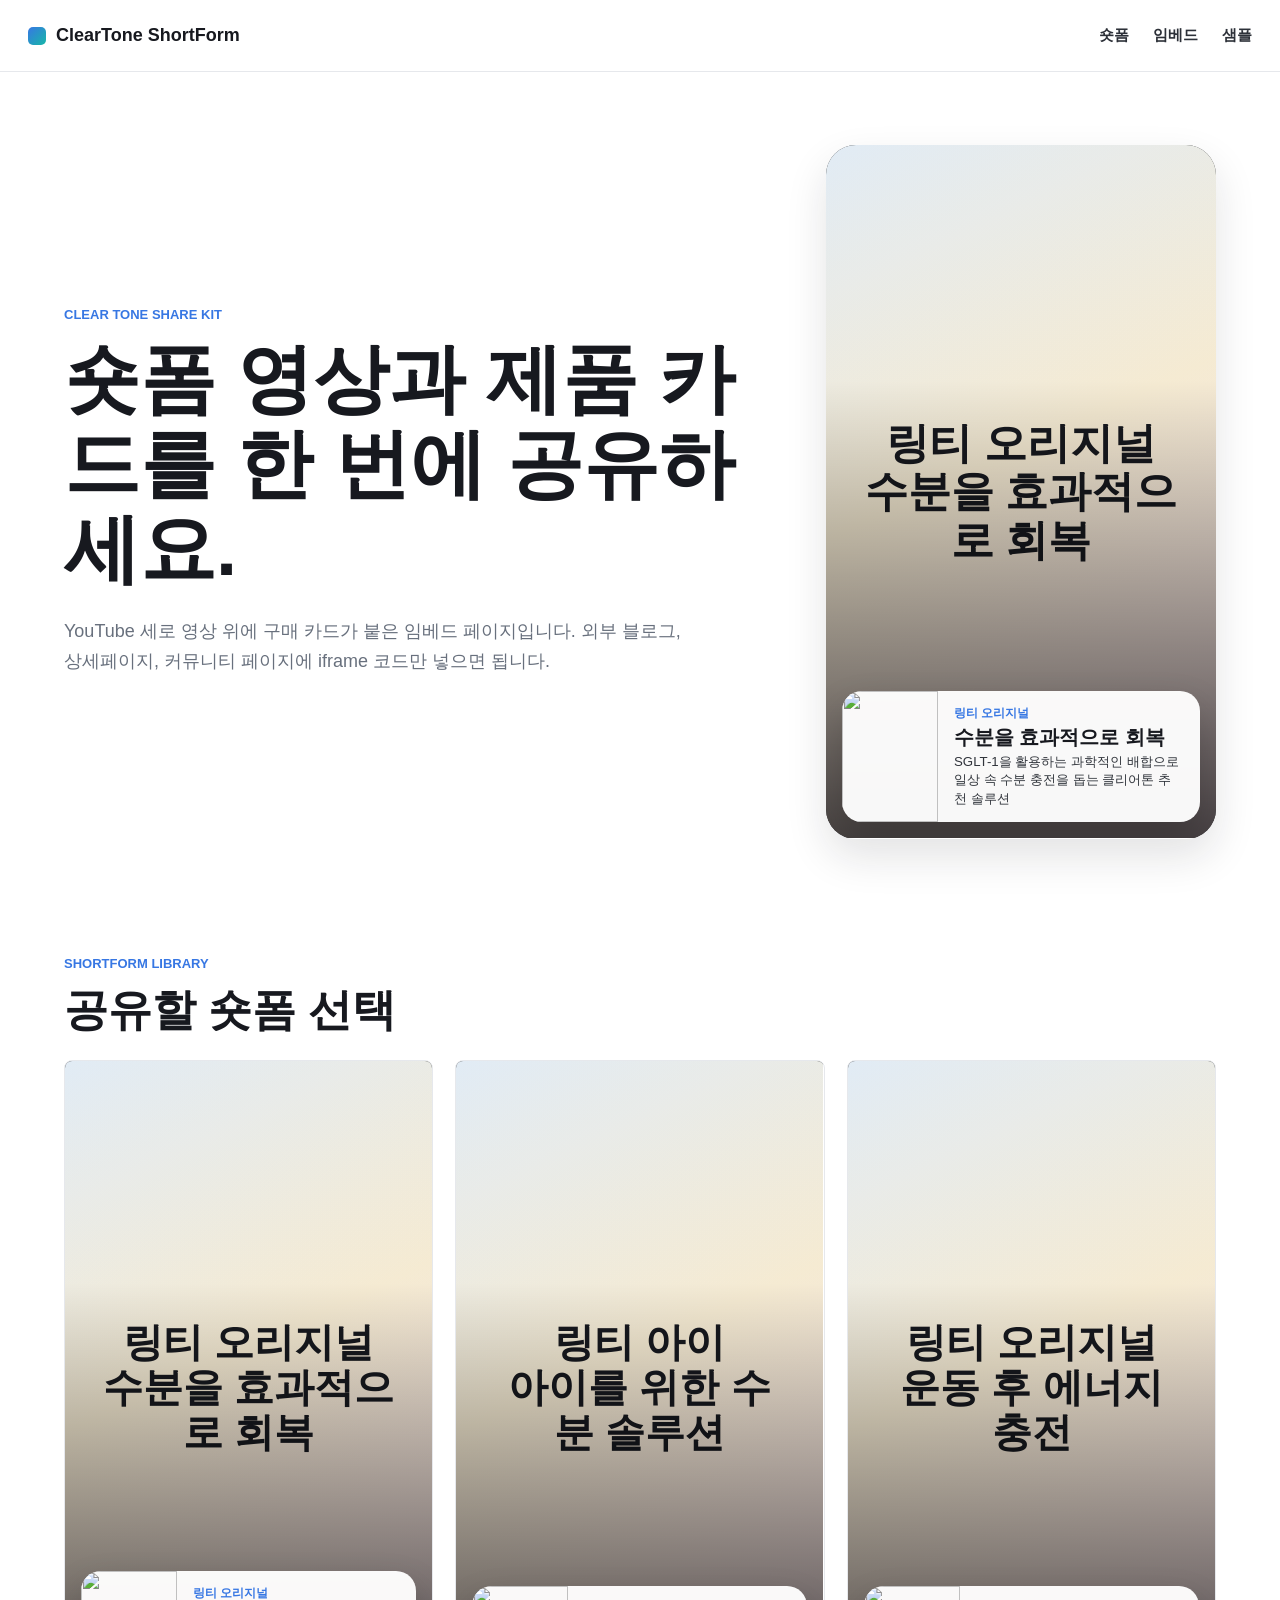
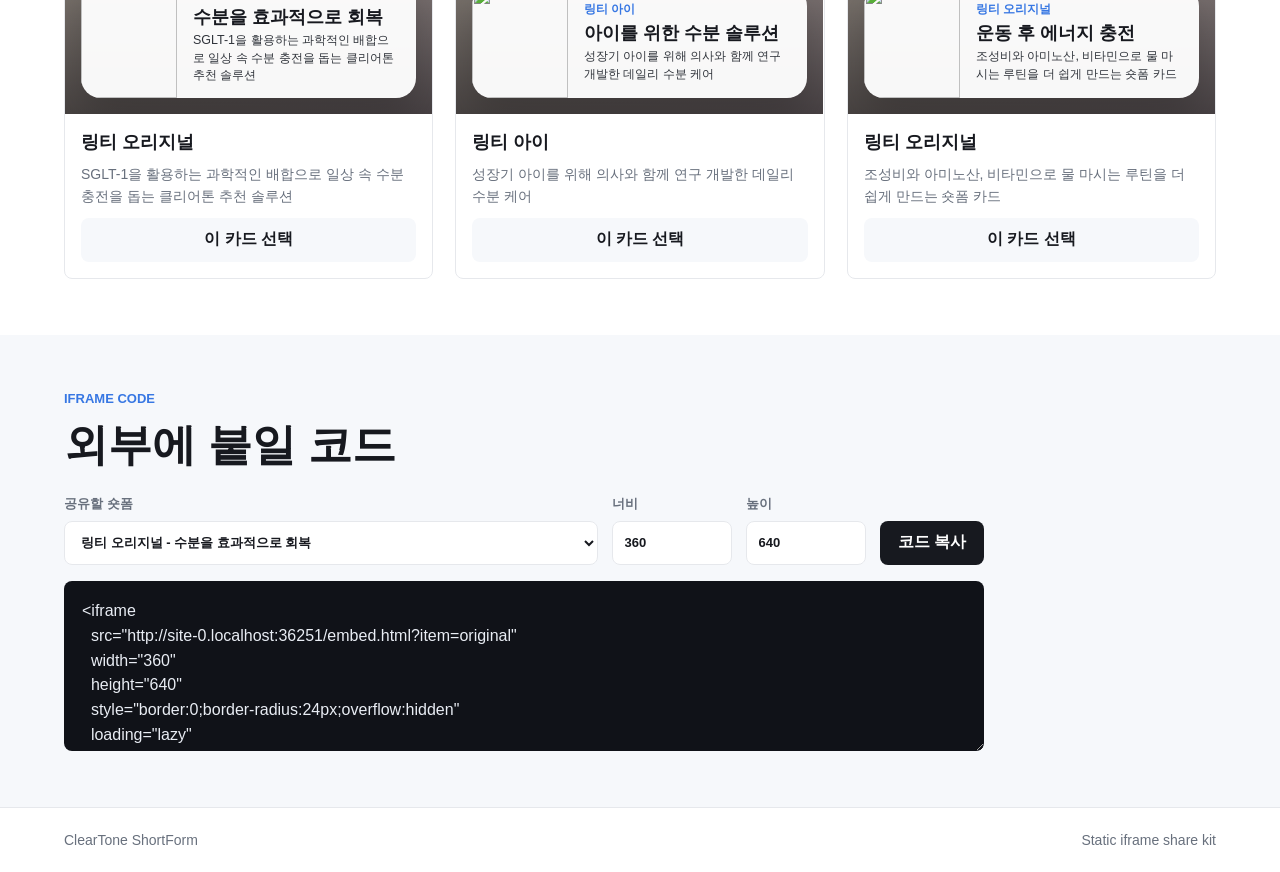
==== index.html @ 6e9f6ad2 "Create ClearTone shortform embed project" ====
<!doctype html>
<html lang="ko">
  <head>
    <meta charset="utf-8">
    <meta name="viewport" content="width=device-width, initial-scale=1">
    <title>ClearTone ShortForm</title>
    <meta name="description" content="ClearTone 숏폼 영상과 제품 카드를 iframe으로 공유하는 페이지">
    <link rel="stylesheet" href="./css/styles.css">
  </head>
  <body>
    <header class="site-header">
      <a class="brand" href="./index.html" aria-label="ClearTone ShortForm">
        <span class="brand-mark"></span>
        <span>ClearTone ShortForm</span>
      </a>
      <nav class="nav-links" aria-label="주요 링크">
        <a href="#shortforms">숏폼</a>
        <a href="#embed">임베드</a>
        <a href="./embed.html?item=original">샘플</a>
      </nav>
    </header>

    <main>
      <section class="hero">
        <div class="hero-copy">
          <p class="eyebrow">CLEAR TONE SHARE KIT</p>
          <h1>숏폼 영상과 제품 카드를 한 번에 공유하세요.</h1>
          <p>
            YouTube 세로 영상 위에 구매 카드가 붙은 임베드 페이지입니다.
            외부 블로그, 상세페이지, 커뮤니티 페이지에 iframe 코드만 넣으면 됩니다.
          </p>
        </div>
        <div class="hero-preview" aria-label="대표 임베드 미리보기">
          <iframe
            id="heroFrame"
            title="ClearTone 임베드 미리보기"
            src="./embed.html?item=original&preview=1"
            loading="lazy"
            allow="accelerometer; autoplay; clipboard-write; encrypted-media; gyroscope; picture-in-picture; web-share"
            allowfullscreen>
          </iframe>
        </div>
      </section>

      <section class="section" id="shortforms">
        <div class="section-heading">
          <p class="eyebrow">SHORTFORM LIBRARY</p>
          <h2>공유할 숏폼 선택</h2>
        </div>
        <div class="shortform-grid" id="shortformGrid"></div>
      </section>

      <section class="section embed-section" id="embed">
        <div class="section-heading">
          <p class="eyebrow">IFRAME CODE</p>
          <h2>외부에 붙일 코드</h2>
        </div>
        <div class="embed-tools">
          <label>
            공유할 숏폼
            <select id="itemSelect"></select>
          </label>
          <label>
            너비
            <input id="embedWidth" type="number" min="280" max="720" step="10" value="360">
          </label>
          <label>
            높이
            <input id="embedHeight" type="number" min="480" max="1200" step="10" value="640">
          </label>
          <button class="button" id="copyButton" type="button">코드 복사</button>
        </div>
        <textarea id="embedCode" readonly spellcheck="false" aria-label="iframe 코드"></textarea>
      </section>
    </main>

    <footer class="site-footer">
      <span>ClearTone ShortForm</span>
      <span>Static iframe share kit</span>
    </footer>

    <script src="./js/data.js"></script>
    <script src="./js/app.js"></script>
  </body>
</html>
---- css/styles.css ----
:root {
  --ink: #17191f;
  --muted: #68707d;
  --line: #e6e8ec;
  --paper: #ffffff;
  --soft: #f6f8fb;
  --blue: #3777e3;
  --mint: #17b7a8;
  --rose: #f5b5c9;
  --yellow: #f6d96f;
  --shadow: 0 18px 42px rgba(23, 25, 31, 0.12);
}

* {
  box-sizing: border-box;
}

html {
  background: var(--paper);
  color: var(--ink);
  font-family: Pretendard, Inter, -apple-system, BlinkMacSystemFont, "Segoe UI", sans-serif;
}

body {
  margin: 0;
}

a {
  color: inherit;
  text-decoration: none;
}

button,
input,
select,
textarea {
  font: inherit;
}

.site-header {
  align-items: center;
  background: rgba(255, 255, 255, 0.92);
  border-bottom: 1px solid var(--line);
  display: flex;
  gap: 28px;
  justify-content: space-between;
  min-height: 72px;
  padding: 0 28px;
  position: sticky;
  top: 0;
  z-index: 20;
}

.brand {
  align-items: center;
  display: inline-flex;
  font-size: 18px;
  font-weight: 800;
  gap: 10px;
  white-space: nowrap;
}

.brand-mark {
  background: linear-gradient(135deg, var(--blue), var(--mint));
  border-radius: 5px;
  display: inline-block;
  height: 18px;
  width: 18px;
}

.nav-links {
  align-items: center;
  display: flex;
  gap: 24px;
  color: #2c3038;
  font-size: 15px;
  font-weight: 700;
}

.hero {
  align-items: center;
  display: grid;
  gap: 44px;
  grid-template-columns: minmax(0, 1fr) minmax(280px, 390px);
  min-height: calc(100vh - 72px);
  padding: 54px clamp(20px, 5vw, 72px) 42px;
}

.hero-copy {
  max-width: 680px;
}

.eyebrow {
  color: var(--blue);
  font-size: 13px;
  font-weight: 900;
  letter-spacing: 0;
  margin: 0 0 14px;
}

h1,
h2 {
  letter-spacing: 0;
  line-height: 1.12;
  margin: 0;
}

h1 {
  font-size: clamp(40px, 6vw, 76px);
  max-width: 760px;
}

h2 {
  font-size: clamp(28px, 4vw, 44px);
}

.hero-copy p:last-child {
  color: var(--muted);
  font-size: 18px;
  line-height: 1.7;
  margin: 24px 0 0;
  max-width: 620px;
}

.hero-preview {
  aspect-ratio: 9 / 16;
  border-radius: 30px;
  box-shadow: var(--shadow);
  overflow: hidden;
  width: min(100%, 390px);
}

.hero-preview iframe {
  border: 0;
  display: block;
  height: 100%;
  width: 100%;
}

.section {
  padding: 56px clamp(20px, 5vw, 72px);
}

.section-heading {
  margin-bottom: 26px;
}

.shortform-grid {
  display: grid;
  gap: 22px;
  grid-template-columns: repeat(auto-fit, minmax(260px, 1fr));
}

.shortform-card {
  background: var(--paper);
  border: 1px solid var(--line);
  border-radius: 8px;
  overflow: hidden;
}

.shortform-card iframe {
  aspect-ratio: 9 / 16;
  border: 0;
  display: block;
  width: 100%;
}

.shortform-meta {
  display: grid;
  gap: 10px;
  padding: 16px;
}

.shortform-meta strong {
  font-size: 18px;
}

.shortform-meta span {
  color: var(--muted);
  font-size: 14px;
  line-height: 1.55;
}

.button {
  align-items: center;
  background: var(--ink);
  border: 0;
  border-radius: 8px;
  color: #fff;
  cursor: pointer;
  display: inline-flex;
  font-weight: 800;
  justify-content: center;
  min-height: 44px;
  padding: 0 18px;
}

.button.secondary {
  background: var(--soft);
  color: var(--ink);
}

.embed-section {
  background: var(--soft);
}

.embed-tools {
  align-items: end;
  display: grid;
  gap: 14px;
  grid-template-columns: minmax(220px, 1fr) 120px 120px auto;
  max-width: 920px;
}

.embed-tools label {
  color: var(--muted);
  display: grid;
  font-size: 13px;
  font-weight: 800;
  gap: 8px;
}

.embed-tools input,
.embed-tools select {
  background: #fff;
  border: 1px solid var(--line);
  border-radius: 8px;
  color: var(--ink);
  min-height: 44px;
  padding: 0 12px;
}

textarea {
  background: #101218;
  border: 0;
  border-radius: 8px;
  color: #e9edf4;
  display: block;
  line-height: 1.55;
  margin-top: 16px;
  min-height: 170px;
  padding: 18px;
  resize: vertical;
  width: min(100%, 920px);
}

.site-footer {
  align-items: center;
  border-top: 1px solid var(--line);
  color: var(--muted);
  display: flex;
  font-size: 14px;
  justify-content: space-between;
  padding: 24px clamp(20px, 5vw, 72px);
}

.embed-body {
  background: transparent;
  min-height: 100vh;
}

.embed-shell {
  background: #242628;
  color: #fff;
  height: 100vh;
  min-height: 420px;
  overflow: hidden;
  position: relative;
  width: 100vw;
}

.video-stage {
  height: 100%;
  inset: 0;
  position: absolute;
  width: 100%;
}

.video-stage iframe,
.fallback-poster {
  border: 0;
  height: 100%;
  inset: 0;
  object-fit: cover;
  position: absolute;
  width: 100%;
}

.fallback-poster {
  align-items: center;
  background: linear-gradient(155deg, #eaf5ff 0%, #fff4db 45%, #fde7ef 100%);
  color: var(--ink);
  display: flex;
  justify-content: center;
  padding: 34px;
  text-align: center;
}

.fallback-poster strong {
  font-size: clamp(28px, 11vw, 48px);
  line-height: 1.12;
}

.embed-gradient {
  background: linear-gradient(180deg, rgba(0, 0, 0, 0.04) 34%, rgba(0, 0, 0, 0.72) 100%);
  inset: 0;
  pointer-events: none;
  position: absolute;
}

.product-card {
  align-items: stretch;
  background: rgba(255, 255, 255, 0.96);
  border-radius: 20px;
  bottom: max(16px, env(safe-area-inset-bottom));
  box-shadow: 0 18px 38px rgba(0, 0, 0, 0.2);
  color: var(--ink);
  display: grid;
  grid-template-columns: 96px minmax(0, 1fr);
  left: 16px;
  min-height: 112px;
  overflow: hidden;
  position: absolute;
  right: 16px;
}

.product-card img {
  height: 100%;
  object-fit: cover;
  width: 100%;
}

.product-copy {
  align-content: center;
  display: grid;
  gap: 4px;
  min-width: 0;
  padding: 14px 16px;
}

.product-copy span {
  color: var(--blue);
  font-size: 12px;
  font-weight: 900;
}

.product-copy strong {
  font-size: clamp(17px, 5vw, 22px);
  line-height: 1.2;
}

.product-copy p {
  color: #30343b;
  font-size: clamp(12px, 3.4vw, 14px);
  line-height: 1.38;
  margin: 0;
}

.embed-error {
  align-items: center;
  display: flex;
  height: 100%;
  justify-content: center;
  padding: 24px;
  text-align: center;
}

@media (max-width: 760px) {
  .site-header {
    align-items: flex-start;
    flex-direction: column;
    gap: 14px;
    padding: 18px 20px;
    position: static;
  }

  .nav-links {
    flex-wrap: wrap;
    gap: 16px;
  }

  .hero {
    grid-template-columns: 1fr;
    min-height: 0;
    padding-top: 36px;
  }

  .hero-preview {
    justify-self: center;
    max-width: 360px;
  }

  .embed-tools {
    grid-template-columns: 1fr;
  }

  .site-footer {
    align-items: flex-start;
    flex-direction: column;
    gap: 6px;
  }
}
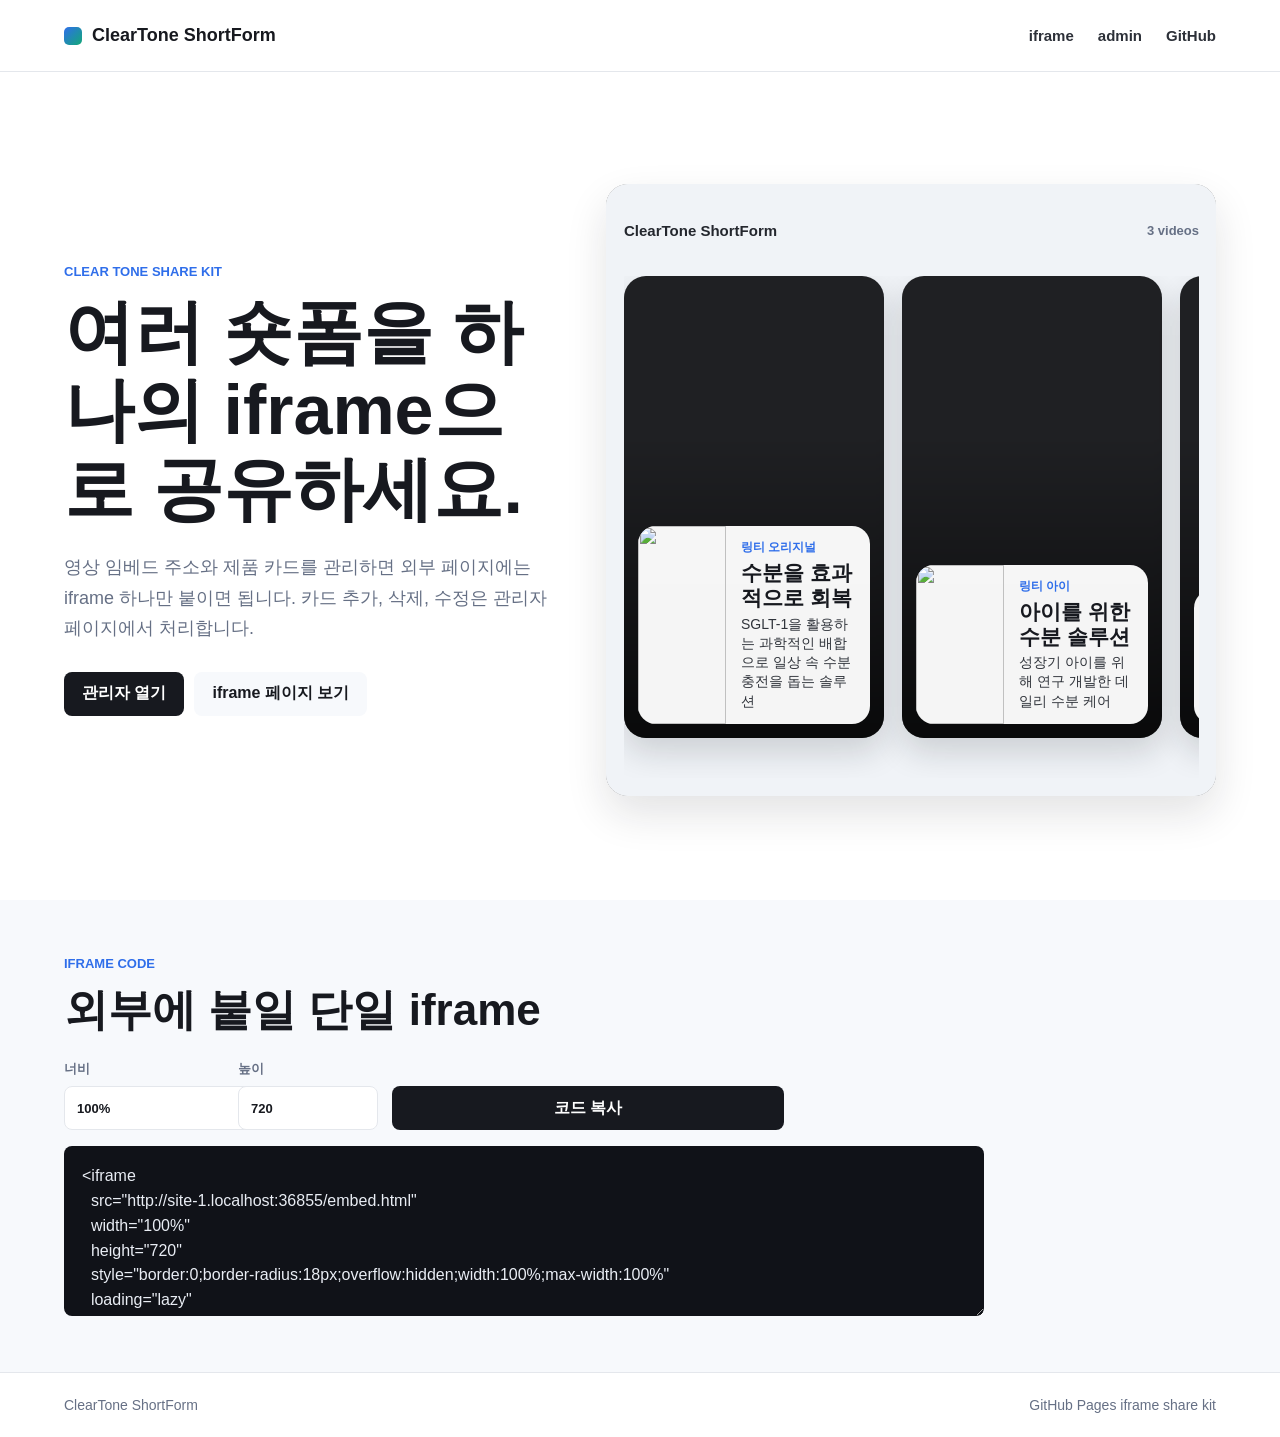
==== commit ba35e6b0: "Add multi-shortform admin and embed page" ====
--- a/index.html
+++ b/index.html
@@ -4,7 +4,7 @@
     <meta charset="utf-8">
     <meta name="viewport" content="width=device-width, initial-scale=1">
     <title>ClearTone ShortForm</title>
-    <meta name="description" content="ClearTone 숏폼 영상과 제품 카드를 iframe으로 공유하는 페이지">
+    <meta name="description" content="여러 숏폼 영상과 제품 카드를 하나의 iframe으로 공유하는 ClearTone 페이지">
     <link rel="stylesheet" href="./css/styles.css">
   </head>
   <body>
@@ -14,9 +14,9 @@
         <span>ClearTone ShortForm</span>
       </a>
       <nav class="nav-links" aria-label="주요 링크">
-        <a href="#shortforms">숏폼</a>
-        <a href="#embed">임베드</a>
-        <a href="./embed.html?item=original">샘플</a>
+        <a href="./embed.html">iframe</a>
+        <a href="./admin.html">admin</a>
+        <a href="https://github.com/kshpartner/ClearToneShortForm" target="_blank" rel="noopener">GitHub</a>
       </nav>
     </header>
 
@@ -24,17 +24,20 @@
       <section class="hero">
         <div class="hero-copy">
           <p class="eyebrow">CLEAR TONE SHARE KIT</p>
-          <h1>숏폼 영상과 제품 카드를 한 번에 공유하세요.</h1>
+          <h1>여러 숏폼을 하나의 iframe으로 공유하세요.</h1>
           <p>
-            YouTube 세로 영상 위에 구매 카드가 붙은 임베드 페이지입니다.
-            외부 블로그, 상세페이지, 커뮤니티 페이지에 iframe 코드만 넣으면 됩니다.
+            영상 임베드 주소와 제품 카드를 관리하면 외부 페이지에는 iframe 하나만 붙이면 됩니다.
+            카드 추가, 삭제, 수정은 관리자 페이지에서 처리합니다.
           </p>
+          <div class="hero-actions">
+            <a class="button" href="./admin.html">관리자 열기</a>
+            <a class="button secondary" href="./embed.html" target="_blank" rel="noopener">iframe 페이지 보기</a>
+          </div>
         </div>
-        <div class="hero-preview" aria-label="대표 임베드 미리보기">
+        <div class="hero-wide-preview" aria-label="iframe 미리보기">
           <iframe
-            id="heroFrame"
-            title="ClearTone 임베드 미리보기"
-            src="./embed.html?item=original&preview=1"
+            title="ClearTone 숏폼 iframe 미리보기"
+            src="./embed.html?preview=1"
             loading="lazy"
             allow="accelerometer; autoplay; clipboard-write; encrypted-media; gyroscope; picture-in-picture; web-share"
             allowfullscreen>
@@ -42,31 +45,19 @@
         </div>
       </section>
 
-      <section class="section" id="shortforms">
-        <div class="section-heading">
-          <p class="eyebrow">SHORTFORM LIBRARY</p>
-          <h2>공유할 숏폼 선택</h2>
-        </div>
-        <div class="shortform-grid" id="shortformGrid"></div>
-      </section>
-
       <section class="section embed-section" id="embed">
         <div class="section-heading">
           <p class="eyebrow">IFRAME CODE</p>
-          <h2>외부에 붙일 코드</h2>
+          <h2>외부에 붙일 단일 iframe</h2>
         </div>
         <div class="embed-tools">
           <label>
-            공유할 숏폼
-            <select id="itemSelect"></select>
-          </label>
-          <label>
             너비
-            <input id="embedWidth" type="number" min="280" max="720" step="10" value="360">
+            <input id="embedWidth" type="text" value="100%">
           </label>
           <label>
             높이
-            <input id="embedHeight" type="number" min="480" max="1200" step="10" value="640">
+            <input id="embedHeight" type="number" min="420" max="1400" step="10" value="720">
           </label>
           <button class="button" id="copyButton" type="button">코드 복사</button>
         </div>
@@ -76,10 +67,9 @@
 
     <footer class="site-footer">
       <span>ClearTone ShortForm</span>
-      <span>Static iframe share kit</span>
+      <span>GitHub Pages iframe share kit</span>
     </footer>
 
-    <script src="./js/data.js"></script>
     <script src="./js/app.js"></script>
   </body>
 </html>
--- a/css/styles.css
+++ b/css/styles.css
@@ -1,13 +1,13 @@
 :root {
   --ink: #17191f;
-  --muted: #68707d;
-  --line: #e6e8ec;
+  --muted: #667085;
+  --line: #e4e7ec;
   --paper: #ffffff;
-  --soft: #f6f8fb;
-  --blue: #3777e3;
-  --mint: #17b7a8;
-  --rose: #f5b5c9;
-  --yellow: #f6d96f;
+  --soft: #f7f9fc;
+  --blue: #2f6eea;
+  --green: #13a879;
+  --yellow: #f4c84f;
+  --pink: #f5b4c9;
   --shadow: 0 18px 42px rgba(23, 25, 31, 0.12);
 }
 
@@ -39,13 +39,13 @@
 
 .site-header {
   align-items: center;
-  background: rgba(255, 255, 255, 0.92);
+  background: rgba(255, 255, 255, 0.94);
   border-bottom: 1px solid var(--line);
   display: flex;
   gap: 28px;
   justify-content: space-between;
   min-height: 72px;
-  padding: 0 28px;
+  padding: 0 clamp(20px, 5vw, 72px);
   position: sticky;
   top: 0;
   z-index: 20;
@@ -55,13 +55,13 @@
   align-items: center;
   display: inline-flex;
   font-size: 18px;
-  font-weight: 800;
+  font-weight: 850;
   gap: 10px;
   white-space: nowrap;
 }
 
 .brand-mark {
-  background: linear-gradient(135deg, var(--blue), var(--mint));
+  background: linear-gradient(135deg, var(--blue), var(--green));
   border-radius: 5px;
   display: inline-block;
   height: 18px;
@@ -74,20 +74,20 @@
   gap: 24px;
   color: #2c3038;
   font-size: 15px;
-  font-weight: 700;
+  font-weight: 750;
 }
 
 .hero {
   align-items: center;
   display: grid;
-  gap: 44px;
-  grid-template-columns: minmax(0, 1fr) minmax(280px, 390px);
+  gap: 42px;
+  grid-template-columns: minmax(0, 0.9fr) minmax(420px, 1.1fr);
   min-height: calc(100vh - 72px);
-  padding: 54px clamp(20px, 5vw, 72px) 42px;
+  padding: 52px clamp(20px, 5vw, 72px) 44px;
 }
 
 .hero-copy {
-  max-width: 680px;
+  max-width: 690px;
 }
 
 .eyebrow {
@@ -106,31 +106,37 @@
 }
 
 h1 {
-  font-size: clamp(40px, 6vw, 76px);
-  max-width: 760px;
+  font-size: clamp(38px, 5.8vw, 70px);
 }
 
 h2 {
   font-size: clamp(28px, 4vw, 44px);
 }
 
-.hero-copy p:last-child {
+.hero-copy p:last-of-type {
   color: var(--muted);
   font-size: 18px;
   line-height: 1.7;
   margin: 24px 0 0;
-  max-width: 620px;
-}
-
-.hero-preview {
-  aspect-ratio: 9 / 16;
-  border-radius: 30px;
+}
+
+.hero-actions {
+  display: flex;
+  flex-wrap: wrap;
+  gap: 10px;
+  margin-top: 28px;
+}
+
+.hero-wide-preview {
+  background: #202124;
+  border-radius: 22px;
   box-shadow: var(--shadow);
+  height: min(68vh, 620px);
+  min-height: 420px;
   overflow: hidden;
-  width: min(100%, 390px);
-}
-
-.hero-preview iframe {
+}
+
+.hero-wide-preview iframe {
   border: 0;
   display: block;
   height: 100%;
@@ -143,42 +149,6 @@
 
 .section-heading {
   margin-bottom: 26px;
-}
-
-.shortform-grid {
-  display: grid;
-  gap: 22px;
-  grid-template-columns: repeat(auto-fit, minmax(260px, 1fr));
-}
-
-.shortform-card {
-  background: var(--paper);
-  border: 1px solid var(--line);
-  border-radius: 8px;
-  overflow: hidden;
-}
-
-.shortform-card iframe {
-  aspect-ratio: 9 / 16;
-  border: 0;
-  display: block;
-  width: 100%;
-}
-
-.shortform-meta {
-  display: grid;
-  gap: 10px;
-  padding: 16px;
-}
-
-.shortform-meta strong {
-  font-size: 18px;
-}
-
-.shortform-meta span {
-  color: var(--muted);
-  font-size: 14px;
-  line-height: 1.55;
 }
 
 .button {
@@ -189,7 +159,7 @@
   color: #fff;
   cursor: pointer;
   display: inline-flex;
-  font-weight: 800;
+  font-weight: 850;
   justify-content: center;
   min-height: 44px;
   padding: 0 18px;
@@ -200,6 +170,11 @@
   color: var(--ink);
 }
 
+.button.danger {
+  background: #fff1f1;
+  color: #c51f1f;
+}
+
 .embed-section {
   background: var(--soft);
 }
@@ -208,11 +183,12 @@
   align-items: end;
   display: grid;
   gap: 14px;
-  grid-template-columns: minmax(220px, 1fr) 120px 120px auto;
-  max-width: 920px;
-}
-
-.embed-tools label {
+  grid-template-columns: 160px 140px auto;
+  max-width: 720px;
+}
+
+label,
+.field {
   color: var(--muted);
   display: grid;
   font-size: 13px;
@@ -220,8 +196,8 @@
   gap: 8px;
 }
 
-.embed-tools input,
-.embed-tools select {
+input,
+textarea {
   background: #fff;
   border: 1px solid var(--line);
   border-radius: 8px;
@@ -231,16 +207,20 @@
 }
 
 textarea {
+  line-height: 1.55;
+  min-height: 120px;
+  padding: 12px;
+  resize: vertical;
+}
+
+#embedCode {
   background: #101218;
   border: 0;
-  border-radius: 8px;
   color: #e9edf4;
   display: block;
-  line-height: 1.55;
   margin-top: 16px;
   min-height: 170px;
   padding: 18px;
-  resize: vertical;
   width: min(100%, 920px);
 }
 
@@ -259,113 +239,261 @@
   min-height: 100vh;
 }
 
-.embed-shell {
-  background: #242628;
-  color: #fff;
-  height: 100vh;
-  min-height: 420px;
+.embed-page {
+  background: #f0f3f7;
+  min-height: 100vh;
+  overflow: hidden;
+  width: 100vw;
+}
+
+.embed-board {
+  display: grid;
+  gap: 16px;
+  min-height: 100vh;
+  padding: 18px;
+}
+
+.embed-board-head {
+  align-items: center;
+  color: #24272e;
+  display: flex;
+  justify-content: space-between;
+  min-height: 28px;
+}
+
+.embed-board-head p,
+.embed-board-head span {
+  margin: 0;
+}
+
+.embed-board-head p {
+  font-size: 15px;
+  font-weight: 900;
+}
+
+.embed-board-head span {
+  color: var(--muted);
+  font-size: 13px;
+  font-weight: 800;
+}
+
+.shortform-rail {
+  align-content: stretch;
+  display: grid;
+  gap: 18px;
+  grid-auto-columns: minmax(260px, 360px);
+  grid-auto-flow: column;
+  min-height: 0;
+  overflow-x: auto;
+  overscroll-behavior-x: contain;
+  padding-bottom: 10px;
+  scroll-snap-type: x mandatory;
+}
+
+.story-card {
+  aspect-ratio: 9 / 16;
+  background: #202124;
+  border-radius: 22px;
+  box-shadow: 0 14px 32px rgba(20, 24, 32, 0.16);
+  min-height: 0;
   overflow: hidden;
   position: relative;
-  width: 100vw;
-}
-
-.video-stage {
+  scroll-snap-align: start;
+}
+
+.story-media,
+.story-media iframe,
+.fallback-poster {
+  border: 0;
   height: 100%;
   inset: 0;
   position: absolute;
   width: 100%;
 }
 
-.video-stage iframe,
+.story-media iframe {
+  display: block;
+}
+
 .fallback-poster {
-  border: 0;
-  height: 100%;
-  inset: 0;
-  object-fit: cover;
-  position: absolute;
-  width: 100%;
-}
-
-.fallback-poster {
-  align-items: center;
-  background: linear-gradient(155deg, #eaf5ff 0%, #fff4db 45%, #fde7ef 100%);
+  align-items: center;
+  background: linear-gradient(155deg, #eaf5ff 0%, #fff4db 48%, #fde7ef 100%);
   color: var(--ink);
   display: flex;
   justify-content: center;
-  padding: 34px;
+  padding: 30px;
   text-align: center;
 }
 
 .fallback-poster strong {
-  font-size: clamp(28px, 11vw, 48px);
+  font-size: clamp(24px, 9vw, 42px);
   line-height: 1.12;
 }
 
-.embed-gradient {
-  background: linear-gradient(180deg, rgba(0, 0, 0, 0.04) 34%, rgba(0, 0, 0, 0.72) 100%);
+.story-shade {
+  background: linear-gradient(180deg, rgba(0, 0, 0, 0.02) 35%, rgba(0, 0, 0, 0.7) 100%);
   inset: 0;
   pointer-events: none;
   position: absolute;
 }
 
-.product-card {
+.story-product {
   align-items: stretch;
   background: rgba(255, 255, 255, 0.96);
-  border-radius: 20px;
-  bottom: max(16px, env(safe-area-inset-bottom));
-  box-shadow: 0 18px 38px rgba(0, 0, 0, 0.2);
+  border-radius: 18px;
+  bottom: 14px;
   color: var(--ink);
   display: grid;
-  grid-template-columns: 96px minmax(0, 1fr);
-  left: 16px;
-  min-height: 112px;
+  grid-template-columns: 88px minmax(0, 1fr);
+  left: 14px;
+  min-height: 106px;
   overflow: hidden;
   position: absolute;
-  right: 16px;
-}
-
-.product-card img {
+  right: 14px;
+}
+
+.story-product.no-image {
+  grid-template-columns: 1fr;
+}
+
+.story-product img {
   height: 100%;
   object-fit: cover;
   width: 100%;
 }
 
-.product-copy {
+.story-copy {
   align-content: center;
   display: grid;
   gap: 4px;
   min-width: 0;
-  padding: 14px 16px;
-}
-
-.product-copy span {
+  padding: 13px 15px;
+}
+
+.story-copy span {
   color: var(--blue);
   font-size: 12px;
   font-weight: 900;
 }
 
-.product-copy strong {
-  font-size: clamp(17px, 5vw, 22px);
+.story-copy strong {
+  font-size: clamp(16px, 4vw, 21px);
   line-height: 1.2;
 }
 
-.product-copy p {
+.story-copy p {
   color: #30343b;
-  font-size: clamp(12px, 3.4vw, 14px);
+  font-size: clamp(12px, 3vw, 14px);
   line-height: 1.38;
   margin: 0;
 }
 
-.embed-error {
-  align-items: center;
-  display: flex;
-  height: 100%;
+.embed-empty {
+  align-items: center;
+  color: var(--muted);
+  display: flex;
+  min-height: 100vh;
   justify-content: center;
   padding: 24px;
   text-align: center;
 }
 
-@media (max-width: 760px) {
+.admin-main {
+  background: var(--soft);
+  min-height: calc(100vh - 72px);
+  padding: 32px clamp(18px, 4vw, 48px);
+}
+
+.admin-layout {
+  display: grid;
+  gap: 22px;
+  grid-template-columns: minmax(320px, 460px) minmax(0, 1fr);
+}
+
+.admin-panel {
+  background: #fff;
+  border: 1px solid var(--line);
+  border-radius: 8px;
+  padding: 18px;
+}
+
+.admin-panel h1,
+.admin-panel h2 {
+  font-size: 24px;
+  line-height: 1.2;
+  margin-bottom: 16px;
+}
+
+.settings-grid,
+.item-form {
+  display: grid;
+  gap: 12px;
+}
+
+.admin-actions,
+.item-actions {
+  display: flex;
+  flex-wrap: wrap;
+  gap: 10px;
+  margin-top: 14px;
+}
+
+.item-list {
+  display: grid;
+  gap: 10px;
+  margin-top: 16px;
+}
+
+.item-row {
+  align-items: center;
+  background: #fff;
+  border: 1px solid var(--line);
+  border-radius: 8px;
+  cursor: pointer;
+  display: grid;
+  gap: 4px;
+  padding: 12px;
+}
+
+.item-row.is-active {
+  border-color: var(--blue);
+  box-shadow: 0 0 0 3px rgba(47, 110, 234, 0.12);
+}
+
+.item-row strong {
+  font-size: 15px;
+}
+
+.item-row span {
+  color: var(--muted);
+  font-size: 13px;
+  overflow: hidden;
+  text-overflow: ellipsis;
+  white-space: nowrap;
+}
+
+.admin-status {
+  color: var(--muted);
+  font-size: 13px;
+  font-weight: 800;
+  margin-top: 12px;
+  min-height: 20px;
+}
+
+.admin-preview {
+  height: 520px;
+  overflow: hidden;
+  padding: 0;
+}
+
+.admin-preview iframe {
+  border: 0;
+  display: block;
+  height: 100%;
+  width: 100%;
+}
+
+@media (max-width: 920px) {
   .site-header {
     align-items: flex-start;
     flex-direction: column;
@@ -385,19 +513,27 @@
     padding-top: 36px;
   }
 
-  .hero-preview {
-    justify-self: center;
-    max-width: 360px;
-  }
-
-  .embed-tools {
+  .hero-wide-preview {
+    height: 560px;
+    min-height: 420px;
+  }
+
+  .embed-tools,
+  .admin-layout {
     grid-template-columns: 1fr;
   }
-
-  .site-footer {
-    align-items: flex-start;
-    flex-direction: column;
-    gap: 6px;
-  }
-}
-
+}
+
+@media (max-width: 560px) {
+  .embed-board {
+    padding: 12px;
+  }
+
+  .shortform-rail {
+    grid-auto-columns: minmax(240px, 82vw);
+  }
+
+  .story-product {
+    grid-template-columns: 76px minmax(0, 1fr);
+  }
+}
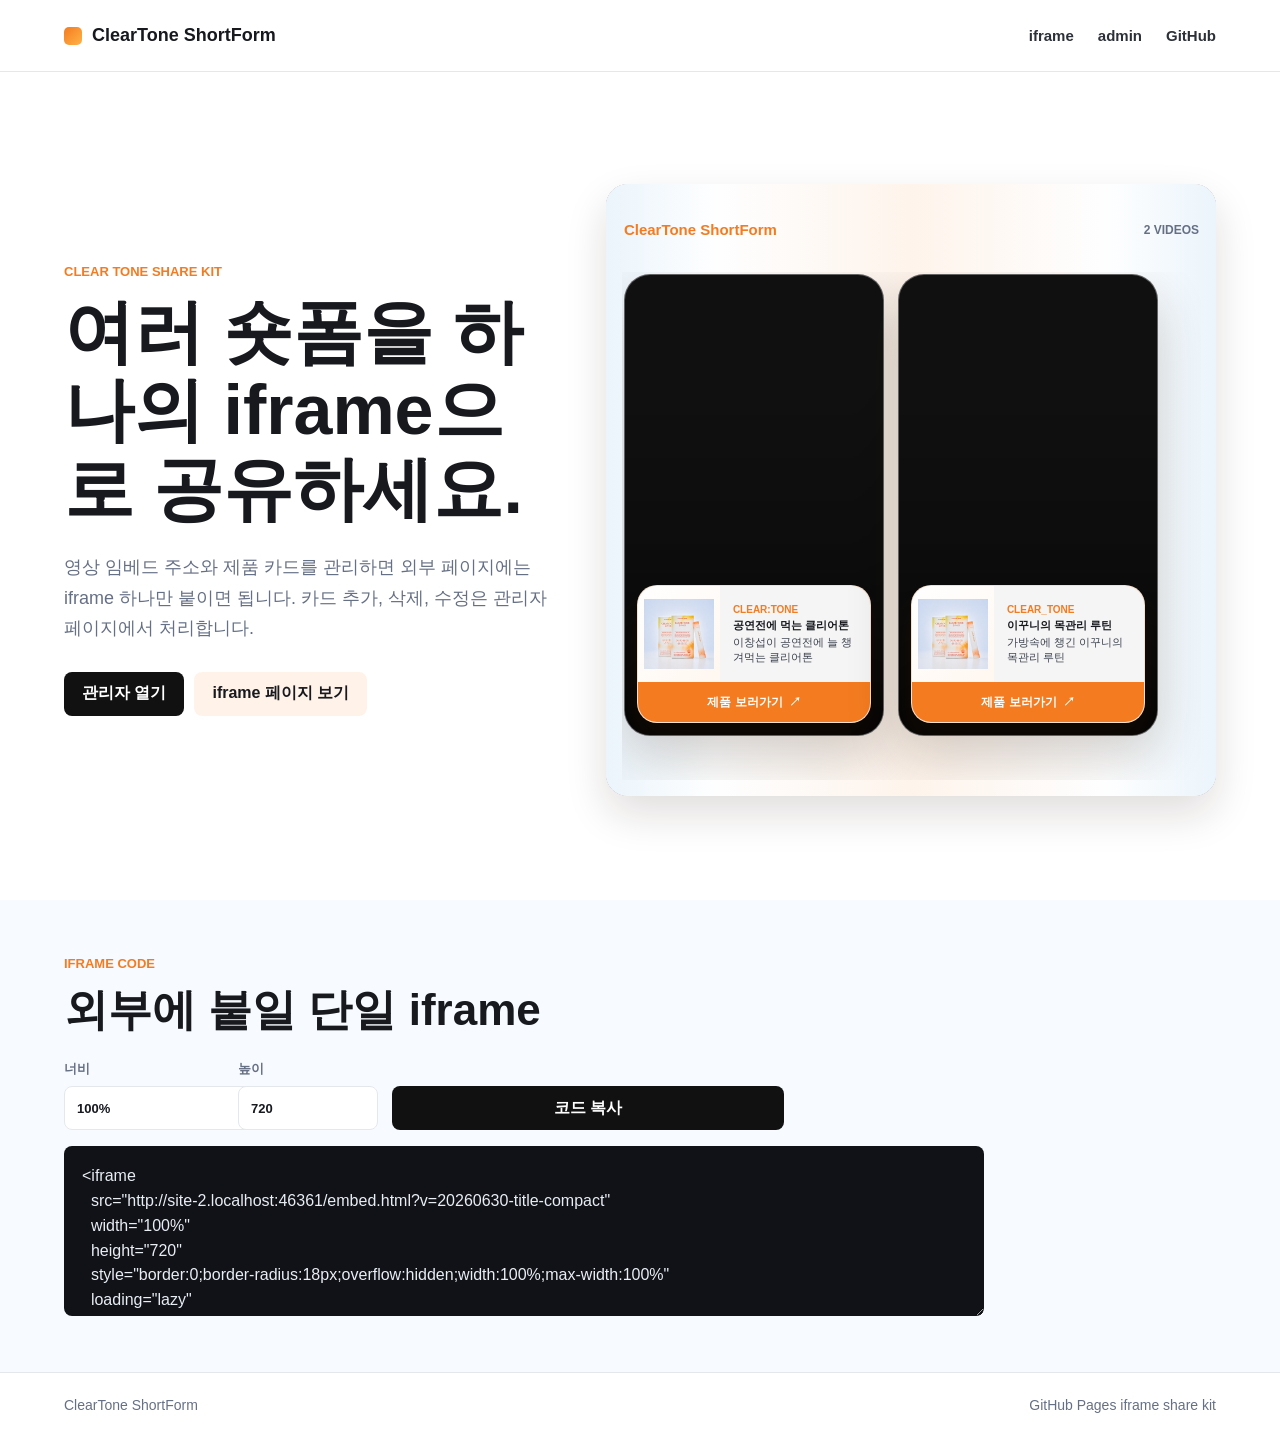
==== commit fc71146d: "Compact card title and refresh cache" ====
--- a/index.html
+++ b/index.html
@@ -5,7 +5,7 @@
     <meta name="viewport" content="width=device-width, initial-scale=1">
     <title>ClearTone ShortForm</title>
     <meta name="description" content="여러 숏폼 영상과 제품 카드를 하나의 iframe으로 공유하는 ClearTone 페이지">
-    <link rel="stylesheet" href="./css/styles.css">
+    <link rel="stylesheet" href="./css/styles.css?v=20260630-title-compact">
   </head>
   <body>
     <header class="site-header">
@@ -37,7 +37,7 @@
         <div class="hero-wide-preview" aria-label="iframe 미리보기">
           <iframe
             title="ClearTone 숏폼 iframe 미리보기"
-            src="./embed.html?preview=1"
+            src="./embed.html?preview=1&v=20260630-title-compact"
             loading="lazy"
             allow="accelerometer; autoplay; clipboard-write; encrypted-media; gyroscope; picture-in-picture; web-share"
             allowfullscreen>
--- a/css/styles.css
+++ b/css/styles.css
@@ -3,12 +3,16 @@
   --muted: #667085;
   --line: #e4e7ec;
   --paper: #ffffff;
-  --soft: #f7f9fc;
-  --blue: #2f6eea;
-  --green: #13a879;
-  --yellow: #f4c84f;
-  --pink: #f5b4c9;
-  --shadow: 0 18px 42px rgba(23, 25, 31, 0.12);
+  --soft: #f7fbff;
+  --blue: #f47b20;
+  --green: #ffb347;
+  --yellow: #ffd35a;
+  --pink: #fff1e6;
+  --orange: #f47b20;
+  --orange-dark: #d95f00;
+  --sky: #eaf4fb;
+  --shadow: 0 18px 42px rgba(40, 24, 12, 0.14);
+  --deep: #111111;
 }
 
 * {
@@ -61,7 +65,7 @@
 }
 
 .brand-mark {
-  background: linear-gradient(135deg, var(--blue), var(--green));
+  background: linear-gradient(135deg, var(--orange), var(--green));
   border-radius: 5px;
   display: inline-block;
   height: 18px;
@@ -153,7 +157,7 @@
 
 .button {
   align-items: center;
-  background: var(--ink);
+  background: var(--deep);
   border: 0;
   border-radius: 8px;
   color: #fff;
@@ -166,7 +170,7 @@
 }
 
 .button.secondary {
-  background: var(--soft);
+  background: #fff3e9;
   color: var(--ink);
 }
 
@@ -197,6 +201,7 @@
 }
 
 input,
+select,
 textarea {
   background: #fff;
   border: 1px solid var(--line);
@@ -240,7 +245,9 @@
 }
 
 .embed-page {
-  background: #f0f3f7;
+  background:
+    linear-gradient(90deg, rgba(234, 244, 251, 0.92) 0%, rgba(255, 255, 255, 0.84) 18%, rgba(255, 243, 233, 0.9) 50%, rgba(255, 255, 255, 0.84) 82%, rgba(234, 244, 251, 0.92) 100%),
+    #f7fbff;
   min-height: 100vh;
   overflow: hidden;
   width: 100vw;
@@ -248,17 +255,18 @@
 
 .embed-board {
   display: grid;
-  gap: 16px;
+  gap: clamp(12px, 2vw, 18px);
   min-height: 100vh;
-  padding: 18px;
+  padding: clamp(12px, 2.6vw, 24px);
 }
 
 .embed-board-head {
   align-items: center;
-  color: #24272e;
+  color: #151515;
   display: flex;
   justify-content: space-between;
   min-height: 28px;
+  padding-inline: 2px;
 }
 
 .embed-board-head p,
@@ -267,34 +275,48 @@
 }
 
 .embed-board-head p {
-  font-size: 15px;
+  color: var(--orange);
+  font-size: clamp(15px, 2vw, 18px);
   font-weight: 900;
 }
 
 .embed-board-head span {
   color: var(--muted);
-  font-size: 13px;
+  font-size: 12px;
   font-weight: 800;
+  text-transform: uppercase;
 }
 
 .shortform-rail {
   align-content: stretch;
   display: grid;
-  gap: 18px;
-  grid-auto-columns: minmax(260px, 360px);
+  gap: clamp(14px, 2vw, 22px);
+  grid-auto-columns: clamp(260px, 30vw, 372px);
   grid-auto-flow: column;
+  min-width: 0;
   min-height: 0;
   overflow-x: auto;
   overscroll-behavior-x: contain;
-  padding-bottom: 10px;
+  padding: 2px 2px 12px;
   scroll-snap-type: x mandatory;
+  scrollbar-width: thin;
+}
+
+.shortform-rail::-webkit-scrollbar {
+  height: 8px;
+}
+
+.shortform-rail::-webkit-scrollbar-thumb {
+  background: rgba(29, 36, 48, 0.22);
+  border-radius: 999px;
 }
 
 .story-card {
   aspect-ratio: 9 / 16;
-  background: #202124;
-  border-radius: 22px;
-  box-shadow: 0 14px 32px rgba(20, 24, 32, 0.16);
+  background: var(--deep);
+  border: 1px solid rgba(255, 255, 255, 0.34);
+  border-radius: 26px;
+  box-shadow: 0 22px 52px rgba(42, 25, 8, 0.2);
   min-height: 0;
   overflow: hidden;
   position: relative;
@@ -317,7 +339,7 @@
 
 .fallback-poster {
   align-items: center;
-  background: linear-gradient(155deg, #eaf5ff 0%, #fff4db 48%, #fde7ef 100%);
+  background: linear-gradient(155deg, #eaf4fb 0%, #fff7ee 48%, #ffe2c9 100%);
   color: var(--ink);
   display: flex;
   justify-content: center;
@@ -331,34 +353,54 @@
 }
 
 .story-shade {
-  background: linear-gradient(180deg, rgba(0, 0, 0, 0.02) 35%, rgba(0, 0, 0, 0.7) 100%);
+  background:
+    linear-gradient(180deg, rgba(0, 0, 0, 0.02) 24%, rgba(0, 0, 0, 0.26) 62%, rgba(0, 0, 0, 0.76) 100%);
   inset: 0;
   pointer-events: none;
   position: absolute;
 }
 
 .story-product {
-  align-items: stretch;
   background: rgba(255, 255, 255, 0.96);
-  border-radius: 18px;
-  bottom: 14px;
+  border: 1px solid rgba(244, 123, 32, 0.18);
+  border-radius: 20px;
+  bottom: 12px;
+  box-shadow: 0 18px 34px rgba(72, 34, 4, 0.2);
   color: var(--ink);
   display: grid;
-  grid-template-columns: 88px minmax(0, 1fr);
-  left: 14px;
-  min-height: 106px;
+  gap: 0;
+  left: 12px;
   overflow: hidden;
   position: absolute;
-  right: 14px;
-}
-
-.story-product.no-image {
+  right: 12px;
+}
+
+.story-product-main {
+  align-items: center;
+  display: grid;
+  grid-template-columns: 82px minmax(0, 1fr);
+  min-height: 96px;
+}
+
+.story-product-main.no-image {
   grid-template-columns: 1fr;
 }
 
-.story-product img {
+.story-thumb {
+  align-items: center;
+  aspect-ratio: 1 / 1;
+  background: linear-gradient(135deg, #ffffff 0%, #fff7f0 100%);
+  display: flex;
   height: 100%;
-  object-fit: cover;
+  justify-content: center;
+  overflow: hidden;
+  width: 100%;
+}
+
+.story-thumb img {
+  height: 100%;
+  object-fit: contain;
+  padding: 6px;
   width: 100%;
 }
 
@@ -367,25 +409,54 @@
   display: grid;
   gap: 4px;
   min-width: 0;
-  padding: 13px 15px;
+  padding: 12px 13px 11px;
 }
 
 .story-copy span {
-  color: var(--blue);
+  color: var(--orange);
+  font-size: 10px;
+  font-weight: 900;
+  overflow: hidden;
+  text-overflow: ellipsis;
+  text-transform: uppercase;
+  white-space: nowrap;
+}
+
+.story-copy strong {
+  display: block;
+  font-size: clamp(10.8px, 1.65vw, 13px);
+  font-weight: 800;
+  line-height: 1.14;
+  overflow-wrap: anywhere;
+}
+
+.story-copy p {
+  color: #3b414d;
+  display: -webkit-box;
+  font-size: clamp(10.5px, 1.8vw, 12.5px);
+  line-height: 1.36;
+  margin: 0;
+  overflow: hidden;
+  -webkit-box-orient: vertical;
+  -webkit-line-clamp: 2;
+}
+
+.story-cta {
+  align-items: center;
+  background: var(--orange);
+  color: #fff;
+  display: flex;
   font-size: 12px;
   font-weight: 900;
-}
-
-.story-copy strong {
-  font-size: clamp(16px, 4vw, 21px);
-  line-height: 1.2;
-}
-
-.story-copy p {
-  color: #30343b;
-  font-size: clamp(12px, 3vw, 14px);
-  line-height: 1.38;
-  margin: 0;
+  gap: 6px;
+  justify-content: center;
+  min-height: 40px;
+  padding: 0 14px;
+}
+
+.story-cta span {
+  font-size: 12px;
+  line-height: 1;
 }
 
 .embed-empty {
@@ -399,21 +470,35 @@
 }
 
 .admin-main {
-  background: var(--soft);
+  background: linear-gradient(180deg, #ffffff 0%, #f7fbff 100%);
   min-height: calc(100vh - 72px);
-  padding: 32px clamp(18px, 4vw, 48px);
+  padding: 18px;
 }
 
 .admin-layout {
   display: grid;
   gap: 22px;
   grid-template-columns: minmax(320px, 460px) minmax(0, 1fr);
+}
+
+.admin-workspace {
+  display: grid;
+  gap: 16px;
+  grid-template-columns: 360px 420px minmax(0, 1fr);
+  min-height: calc(100vh - 108px);
+}
+
+.admin-sidebar {
+  display: grid;
+  gap: 16px;
+  min-height: 0;
 }
 
 .admin-panel {
   background: #fff;
   border: 1px solid var(--line);
   border-radius: 8px;
+  box-shadow: 0 12px 28px rgba(23, 25, 31, 0.05);
   padding: 18px;
 }
 
@@ -430,6 +515,17 @@
   gap: 12px;
 }
 
+.editor-panel {
+  align-self: start;
+}
+
+.upload-row {
+  align-items: end;
+  display: grid;
+  gap: 10px;
+  grid-template-columns: minmax(0, 1fr) minmax(0, 1fr) auto;
+}
+
 .admin-actions,
 .item-actions {
   display: flex;
@@ -456,8 +552,8 @@
 }
 
 .item-row.is-active {
-  border-color: var(--blue);
-  box-shadow: 0 0 0 3px rgba(47, 110, 234, 0.12);
+  border-color: var(--orange);
+  box-shadow: 0 0 0 3px rgba(244, 123, 32, 0.14);
 }
 
 .item-row strong {
@@ -491,6 +587,89 @@
   display: block;
   height: 100%;
   width: 100%;
+}
+
+.admin-preview-panel {
+  background: linear-gradient(135deg, #eaf4fb 0%, #fff7ef 100%);
+  border: 1px solid var(--line);
+  border-radius: 8px;
+  display: grid;
+  grid-template-rows: auto minmax(0, 1fr);
+  min-height: 0;
+  overflow: hidden;
+}
+
+.preview-toolbar {
+  align-items: center;
+  background: rgba(255, 255, 255, 0.92);
+  border-bottom: 1px solid var(--line);
+  display: flex;
+  justify-content: space-between;
+  min-height: 54px;
+  padding: 0 14px;
+}
+
+.preview-toolbar strong {
+  font-size: 14px;
+}
+
+.preview-switch {
+  display: inline-flex;
+  gap: 6px;
+}
+
+.icon-button {
+  align-items: center;
+  background: #fff;
+  border: 1px solid var(--line);
+  border-radius: 8px;
+  color: var(--muted);
+  cursor: pointer;
+  display: inline-flex;
+  height: 38px;
+  justify-content: center;
+  width: 42px;
+}
+
+.icon-button.is-active {
+  background: var(--orange);
+  border-color: var(--orange);
+  color: #fff;
+}
+
+.icon-button svg {
+  fill: none;
+  height: 20px;
+  stroke: currentColor;
+  stroke-linecap: round;
+  stroke-linejoin: round;
+  stroke-width: 1.8;
+  width: 20px;
+}
+
+.preview-stage {
+  align-items: stretch;
+  display: flex;
+  justify-content: center;
+  min-height: 0;
+  overflow: auto;
+  padding: 16px;
+}
+
+.preview-stage iframe {
+  background: #fff;
+  border: 0;
+  border-radius: 14px;
+  box-shadow: 0 18px 40px rgba(23, 25, 31, 0.18);
+  height: 100%;
+  min-height: 620px;
+  width: 100%;
+}
+
+.preview-stage.is-mobile iframe {
+  max-width: 430px;
+  min-height: 760px;
+  width: min(100%, 430px);
 }
 
 @media (max-width: 920px) {
@@ -519,21 +698,99 @@
   }
 
   .embed-tools,
-  .admin-layout {
+  .admin-layout,
+  .admin-workspace {
     grid-template-columns: 1fr;
+  }
+
+  .admin-main {
+    padding: 14px;
+  }
+
+  .admin-workspace {
+    min-height: 0;
+  }
+
+  .upload-row {
+    grid-template-columns: 1fr;
+  }
+
+  .preview-stage {
+    min-height: 640px;
   }
 }
 
 @media (max-width: 560px) {
   .embed-board {
+    gap: 10px;
+    padding: 10px;
+  }
+
+  .embed-board-head {
+    min-height: 24px;
+  }
+
+  .shortform-rail {
+    align-content: start;
+    display: flex;
+    flex-wrap: wrap;
+    gap: 12px;
+    overflow-x: hidden;
+    overflow-y: auto;
+    padding-bottom: 8px;
+    scroll-snap-type: none;
+    width: 100%;
+  }
+
+  .story-card {
+    border-radius: 18px;
+    flex: 0 0 calc((100% - 12px) / 2);
+    min-width: 0;
+    scroll-snap-align: none;
+    width: calc((100% - 12px) / 2);
+  }
+
+  .story-product {
+    border-radius: 14px;
+    bottom: 8px;
+    left: 8px;
+    right: 8px;
+  }
+
+  .story-product-main {
+    grid-template-columns: 58px minmax(0, 1fr);
+    min-height: 76px;
+  }
+
+  .story-copy {
+    gap: 2px;
+    padding: 8px 8px 7px;
+  }
+
+  .story-copy span {
+    font-size: 8.5px;
+  }
+
+  .story-copy strong {
+    font-size: 9.8px;
+    line-height: 1.12;
+  }
+
+  .story-copy p {
+    font-size: 9.5px;
+    line-height: 1.28;
+  }
+
+  .story-cta {
+    font-size: 10.5px;
+    min-height: 31px;
+  }
+
+  .admin-main {
     padding: 12px;
   }
 
-  .shortform-rail {
-    grid-auto-columns: minmax(240px, 82vw);
-  }
-
-  .story-product {
-    grid-template-columns: 76px minmax(0, 1fr);
-  }
-}
+  .admin-panel {
+    padding: 14px;
+  }
+}
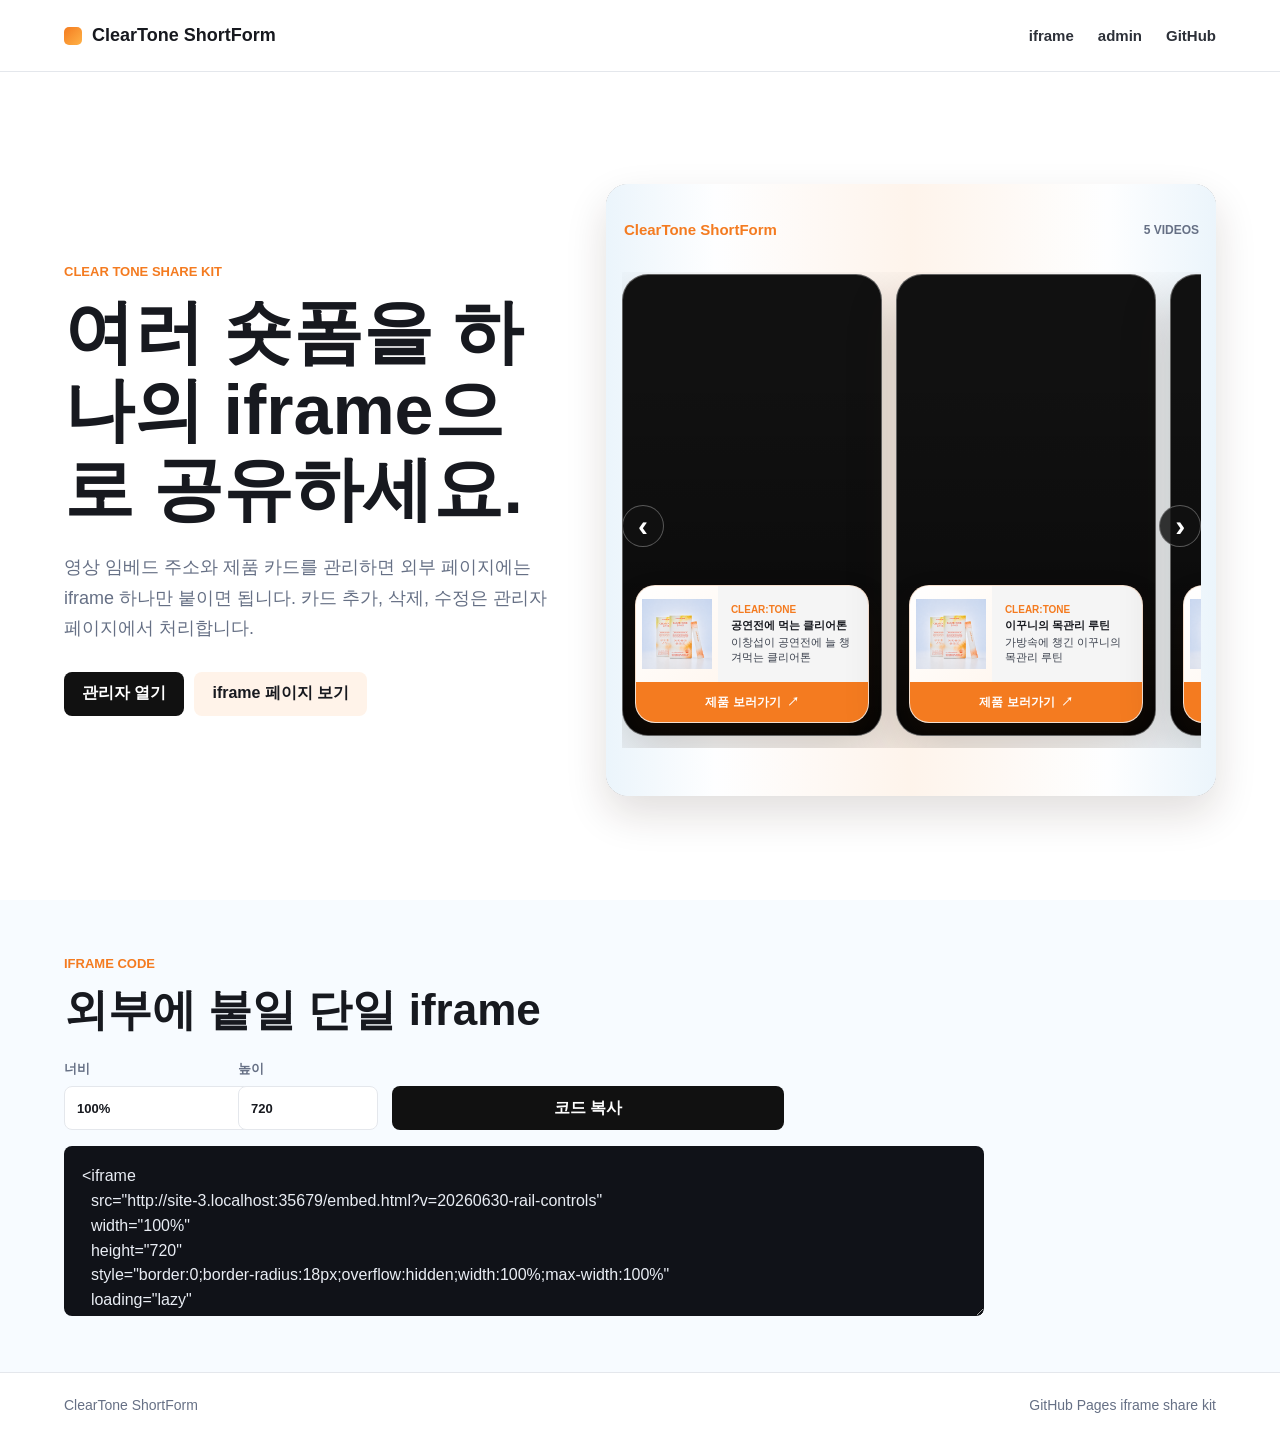
==== commit 971b497c: "Add rail navigation controls" ====
--- a/index.html
+++ b/index.html
@@ -5,7 +5,7 @@
     <meta name="viewport" content="width=device-width, initial-scale=1">
     <title>ClearTone ShortForm</title>
     <meta name="description" content="여러 숏폼 영상과 제품 카드를 하나의 iframe으로 공유하는 ClearTone 페이지">
-    <link rel="stylesheet" href="./css/styles.css?v=20260630-title-compact">
+    <link rel="stylesheet" href="./css/styles.css?v=20260630-rail-controls">
   </head>
   <body>
     <header class="site-header">
@@ -37,7 +37,7 @@
         <div class="hero-wide-preview" aria-label="iframe 미리보기">
           <iframe
             title="ClearTone 숏폼 iframe 미리보기"
-            src="./embed.html?preview=1&v=20260630-title-compact"
+            src="./embed.html?preview=1&v=20260630-rail-controls"
             loading="lazy"
             allow="accelerometer; autoplay; clipboard-write; encrypted-media; gyroscope; picture-in-picture; web-share"
             allowfullscreen>
--- a/css/styles.css
+++ b/css/styles.css
@@ -287,8 +287,14 @@
   text-transform: uppercase;
 }
 
+.shortform-shell {
+  min-width: 0;
+  position: relative;
+}
+
 .shortform-rail {
   align-content: stretch;
+  cursor: grab;
   display: grid;
   gap: clamp(14px, 2vw, 22px);
   grid-auto-columns: clamp(260px, 30vw, 372px);
@@ -296,10 +302,19 @@
   min-width: 0;
   min-height: 0;
   overflow-x: auto;
+  overflow-y: hidden;
   overscroll-behavior-x: contain;
-  padding: 2px 2px 12px;
+  padding: 2px 44px 12px;
+  scroll-behavior: smooth;
   scroll-snap-type: x mandatory;
   scrollbar-width: thin;
+  touch-action: pan-x;
+  user-select: none;
+}
+
+.shortform-rail.is-dragging {
+  cursor: grabbing;
+  scroll-snap-type: none;
 }
 
 .shortform-rail::-webkit-scrollbar {
@@ -321,6 +336,38 @@
   overflow: hidden;
   position: relative;
   scroll-snap-align: start;
+}
+
+.rail-button {
+  align-items: center;
+  background: rgba(17, 17, 17, 0.84);
+  border: 1px solid rgba(255, 255, 255, 0.3);
+  border-radius: 999px;
+  color: #fff;
+  cursor: pointer;
+  display: flex;
+  font-size: 30px;
+  font-weight: 700;
+  height: 42px;
+  justify-content: center;
+  line-height: 1;
+  position: absolute;
+  top: 50%;
+  transform: translateY(-50%);
+  width: 42px;
+  z-index: 5;
+}
+
+.rail-button-prev {
+  left: 0;
+}
+
+.rail-button-next {
+  right: 0;
+}
+
+.rail-button:hover {
+  background: var(--orange);
 }
 
 .story-media,
@@ -732,22 +779,25 @@
 
   .shortform-rail {
     align-content: start;
-    display: flex;
-    flex-wrap: wrap;
+    display: grid;
     gap: 12px;
-    overflow-x: hidden;
-    overflow-y: auto;
-    padding-bottom: 8px;
-    scroll-snap-type: none;
+    grid-auto-columns: calc((100% - 12px) / 2);
+    grid-auto-flow: column;
+    overflow-x: auto;
+    overflow-y: hidden;
+    padding: 2px 2px 8px;
+    scroll-snap-type: x mandatory;
     width: 100%;
+  }
+
+  .rail-button {
+    display: none;
   }
 
   .story-card {
     border-radius: 18px;
-    flex: 0 0 calc((100% - 12px) / 2);
     min-width: 0;
-    scroll-snap-align: none;
-    width: calc((100% - 12px) / 2);
+    scroll-snap-align: start;
   }
 
   .story-product {
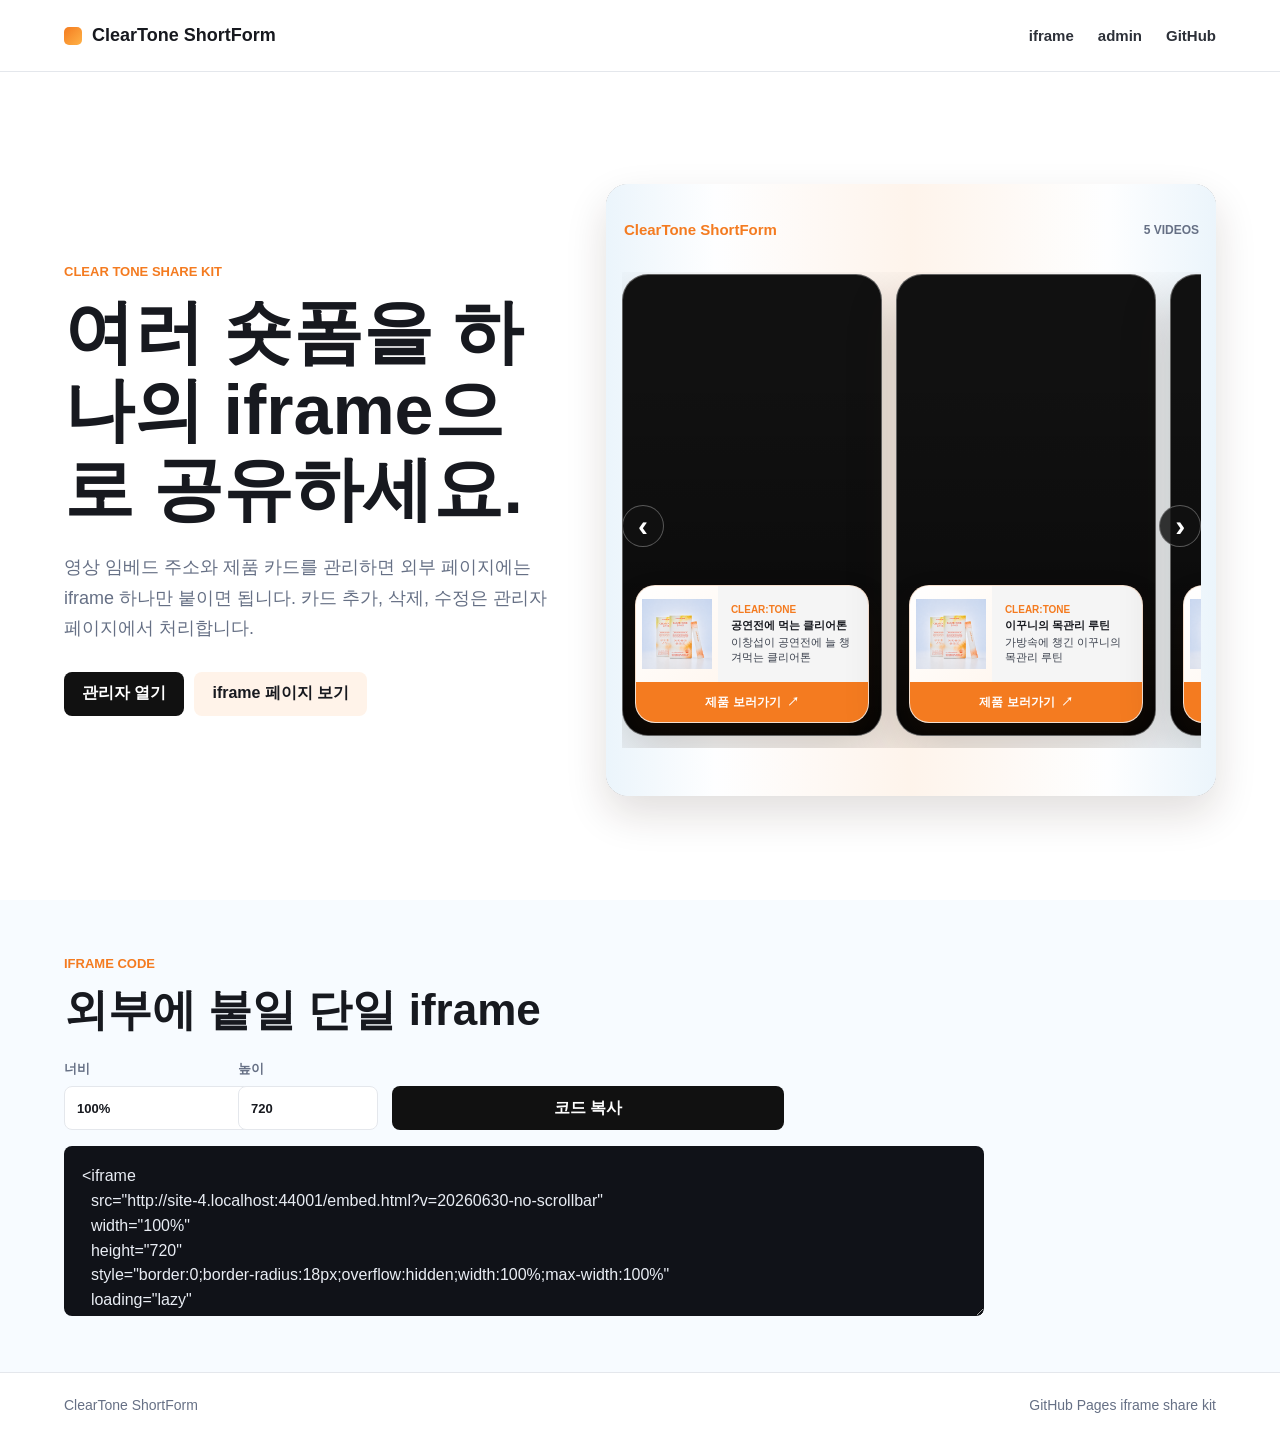
==== commit 69d4b46c: "Hide shortform rail scrollbar" ====
--- a/index.html
+++ b/index.html
@@ -5,7 +5,7 @@
     <meta name="viewport" content="width=device-width, initial-scale=1">
     <title>ClearTone ShortForm</title>
     <meta name="description" content="여러 숏폼 영상과 제품 카드를 하나의 iframe으로 공유하는 ClearTone 페이지">
-    <link rel="stylesheet" href="./css/styles.css?v=20260630-rail-controls">
+    <link rel="stylesheet" href="./css/styles.css?v=20260630-no-scrollbar">
   </head>
   <body>
     <header class="site-header">
@@ -37,7 +37,7 @@
         <div class="hero-wide-preview" aria-label="iframe 미리보기">
           <iframe
             title="ClearTone 숏폼 iframe 미리보기"
-            src="./embed.html?preview=1&v=20260630-rail-controls"
+            src="./embed.html?preview=1&v=20260630-no-scrollbar"
             loading="lazy"
             allow="accelerometer; autoplay; clipboard-write; encrypted-media; gyroscope; picture-in-picture; web-share"
             allowfullscreen>
--- a/css/styles.css
+++ b/css/styles.css
@@ -307,7 +307,7 @@
   padding: 2px 44px 12px;
   scroll-behavior: smooth;
   scroll-snap-type: x mandatory;
-  scrollbar-width: thin;
+  scrollbar-width: none;
   touch-action: pan-x;
   user-select: none;
 }
@@ -318,12 +318,7 @@
 }
 
 .shortform-rail::-webkit-scrollbar {
-  height: 8px;
-}
-
-.shortform-rail::-webkit-scrollbar-thumb {
-  background: rgba(29, 36, 48, 0.22);
-  border-radius: 999px;
+  display: none;
 }
 
 .story-card {
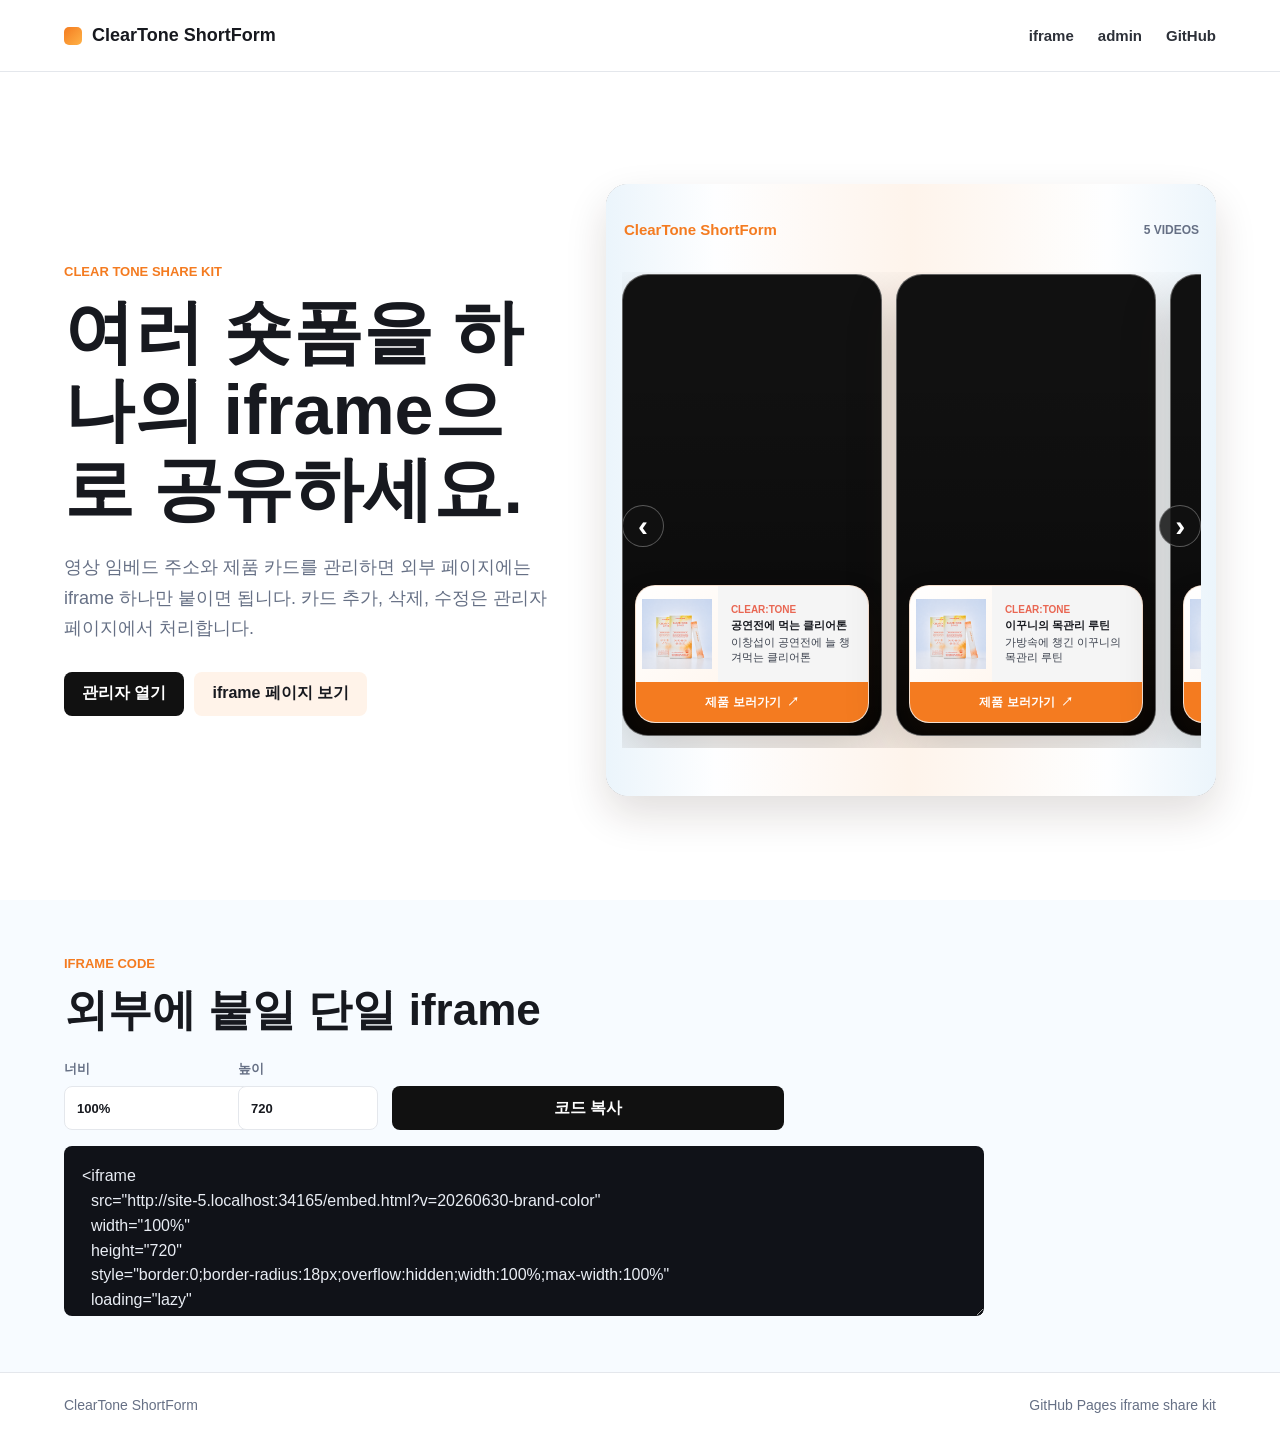
==== commit c2dac5cb: "Update card brand color" ====
--- a/index.html
+++ b/index.html
@@ -5,7 +5,7 @@
     <meta name="viewport" content="width=device-width, initial-scale=1">
     <title>ClearTone ShortForm</title>
     <meta name="description" content="여러 숏폼 영상과 제품 카드를 하나의 iframe으로 공유하는 ClearTone 페이지">
-    <link rel="stylesheet" href="./css/styles.css?v=20260630-no-scrollbar">
+    <link rel="stylesheet" href="./css/styles.css?v=20260630-brand-color">
   </head>
   <body>
     <header class="site-header">
@@ -37,7 +37,7 @@
         <div class="hero-wide-preview" aria-label="iframe 미리보기">
           <iframe
             title="ClearTone 숏폼 iframe 미리보기"
-            src="./embed.html?preview=1&v=20260630-no-scrollbar"
+            src="./embed.html?preview=1&v=20260630-brand-color"
             loading="lazy"
             allow="accelerometer; autoplay; clipboard-write; encrypted-media; gyroscope; picture-in-picture; web-share"
             allowfullscreen>
--- a/css/styles.css
+++ b/css/styles.css
@@ -455,7 +455,7 @@
 }
 
 .story-copy span {
-  color: var(--orange);
+  color: #E96753;
   font-size: 10px;
   font-weight: 900;
   overflow: hidden;
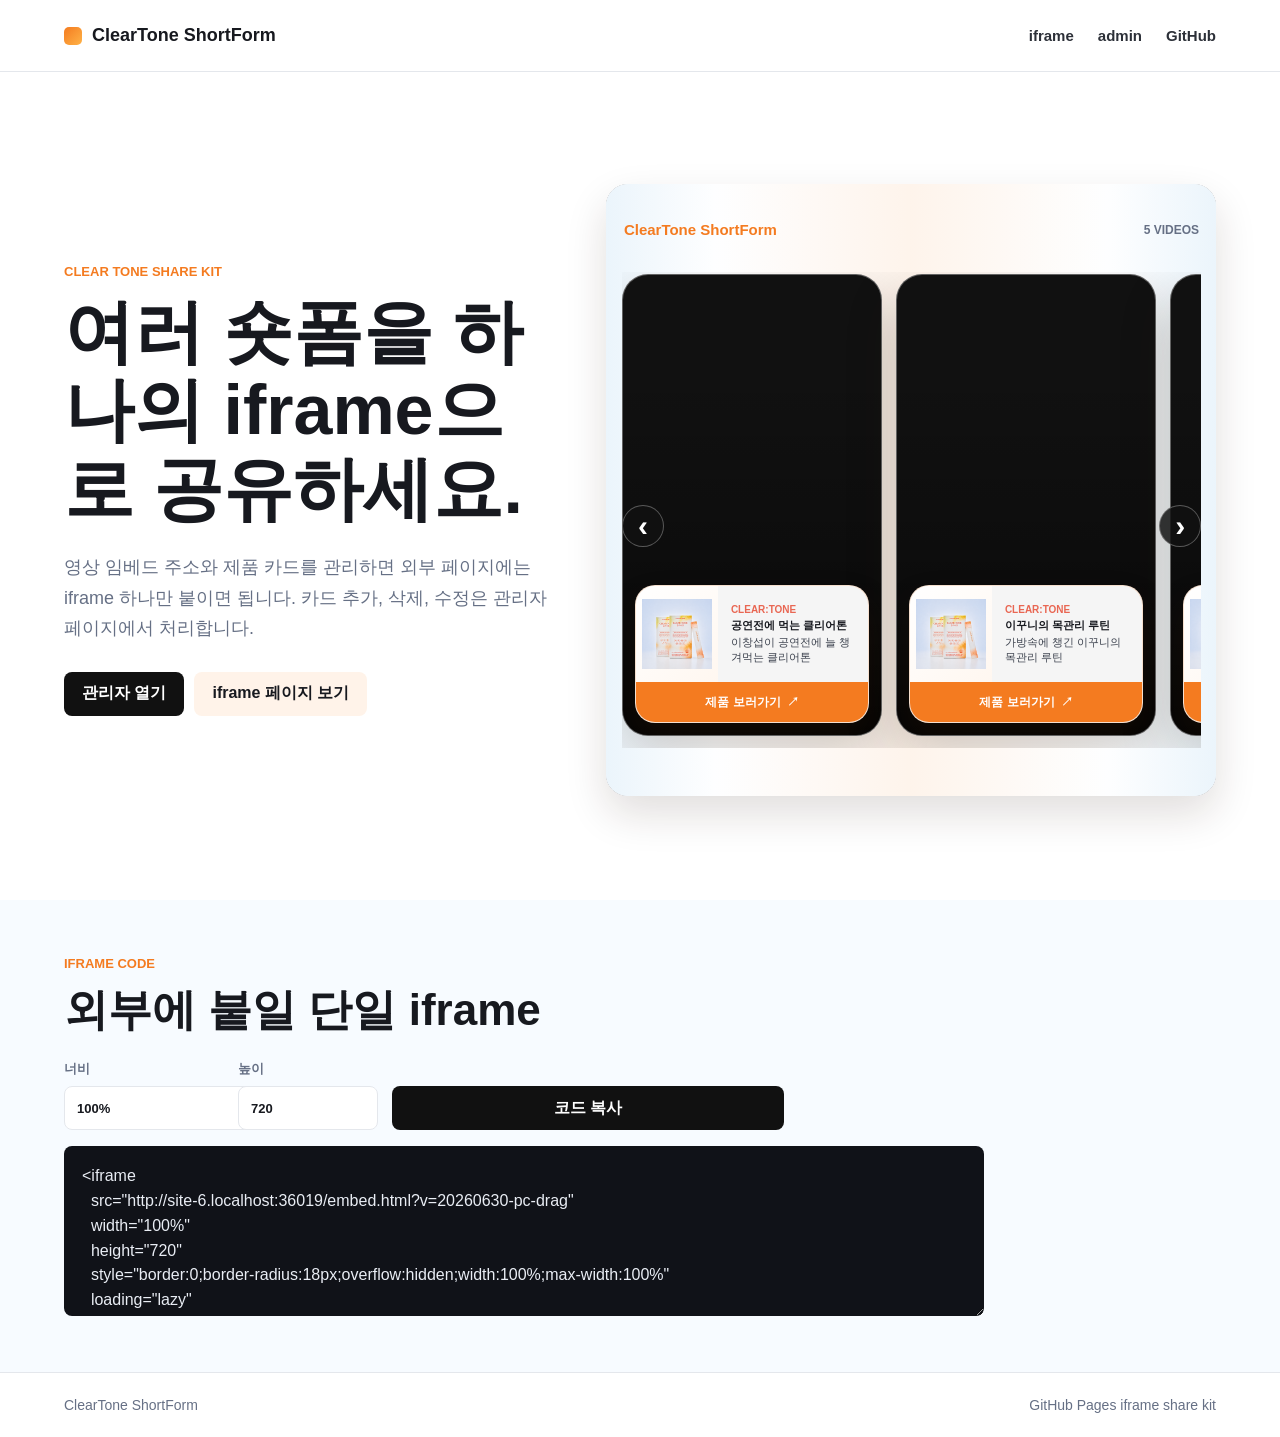
==== commit 824171e2: "Enable desktop drag over cards" ====
--- a/index.html
+++ b/index.html
@@ -5,7 +5,7 @@
     <meta name="viewport" content="width=device-width, initial-scale=1">
     <title>ClearTone ShortForm</title>
     <meta name="description" content="여러 숏폼 영상과 제품 카드를 하나의 iframe으로 공유하는 ClearTone 페이지">
-    <link rel="stylesheet" href="./css/styles.css?v=20260630-brand-color">
+    <link rel="stylesheet" href="./css/styles.css?v=20260630-pc-drag">
   </head>
   <body>
     <header class="site-header">
@@ -37,7 +37,7 @@
         <div class="hero-wide-preview" aria-label="iframe 미리보기">
           <iframe
             title="ClearTone 숏폼 iframe 미리보기"
-            src="./embed.html?preview=1&v=20260630-brand-color"
+            src="./embed.html?preview=1&v=20260630-pc-drag"
             loading="lazy"
             allow="accelerometer; autoplay; clipboard-write; encrypted-media; gyroscope; picture-in-picture; web-share"
             allowfullscreen>
--- a/css/styles.css
+++ b/css/styles.css
@@ -402,6 +402,16 @@
   position: absolute;
 }
 
+.story-drag-cover {
+  cursor: grab;
+  inset: 0;
+  position: absolute;
+}
+
+.shortform-rail.is-dragging .story-drag-cover {
+  cursor: grabbing;
+}
+
 .story-product {
   background: rgba(255, 255, 255, 0.96);
   border: 1px solid rgba(244, 123, 32, 0.18);
@@ -415,6 +425,7 @@
   overflow: hidden;
   position: absolute;
   right: 12px;
+  z-index: 1;
 }
 
 .story-product-main {
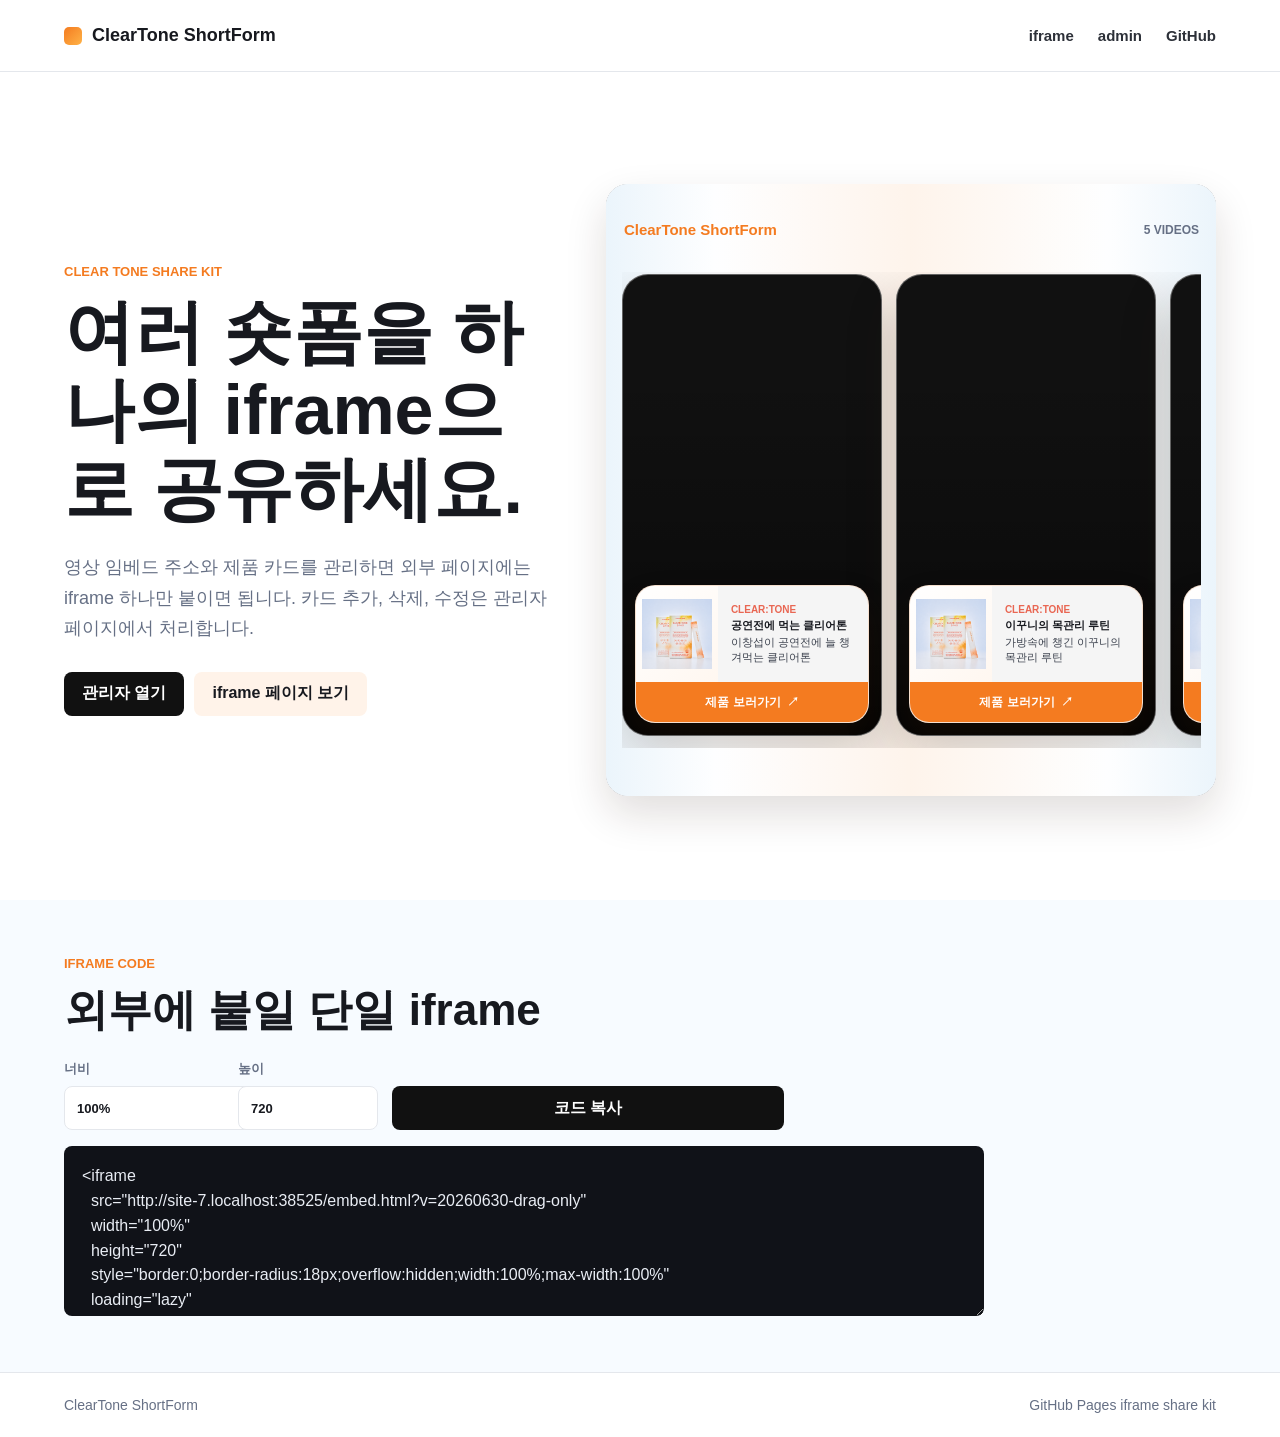
==== commit e8980188: "Remove rail arrow buttons" ====
--- a/index.html
+++ b/index.html
@@ -5,7 +5,7 @@
     <meta name="viewport" content="width=device-width, initial-scale=1">
     <title>ClearTone ShortForm</title>
     <meta name="description" content="여러 숏폼 영상과 제품 카드를 하나의 iframe으로 공유하는 ClearTone 페이지">
-    <link rel="stylesheet" href="./css/styles.css?v=20260630-pc-drag">
+    <link rel="stylesheet" href="./css/styles.css?v=20260630-drag-only">
   </head>
   <body>
     <header class="site-header">
@@ -37,7 +37,7 @@
         <div class="hero-wide-preview" aria-label="iframe 미리보기">
           <iframe
             title="ClearTone 숏폼 iframe 미리보기"
-            src="./embed.html?preview=1&v=20260630-pc-drag"
+            src="./embed.html?preview=1&v=20260630-drag-only"
             loading="lazy"
             allow="accelerometer; autoplay; clipboard-write; encrypted-media; gyroscope; picture-in-picture; web-share"
             allowfullscreen>
--- a/css/styles.css
+++ b/css/styles.css
@@ -304,7 +304,7 @@
   overflow-x: auto;
   overflow-y: hidden;
   overscroll-behavior-x: contain;
-  padding: 2px 44px 12px;
+  padding: 2px 2px 12px;
   scroll-behavior: smooth;
   scroll-snap-type: x mandatory;
   scrollbar-width: none;
@@ -331,38 +331,6 @@
   overflow: hidden;
   position: relative;
   scroll-snap-align: start;
-}
-
-.rail-button {
-  align-items: center;
-  background: rgba(17, 17, 17, 0.84);
-  border: 1px solid rgba(255, 255, 255, 0.3);
-  border-radius: 999px;
-  color: #fff;
-  cursor: pointer;
-  display: flex;
-  font-size: 30px;
-  font-weight: 700;
-  height: 42px;
-  justify-content: center;
-  line-height: 1;
-  position: absolute;
-  top: 50%;
-  transform: translateY(-50%);
-  width: 42px;
-  z-index: 5;
-}
-
-.rail-button-prev {
-  left: 0;
-}
-
-.rail-button-next {
-  right: 0;
-}
-
-.rail-button:hover {
-  background: var(--orange);
 }
 
 .story-media,
@@ -796,10 +764,6 @@
     width: 100%;
   }
 
-  .rail-button {
-    display: none;
-  }
-
   .story-card {
     border-radius: 18px;
     min-width: 0;
